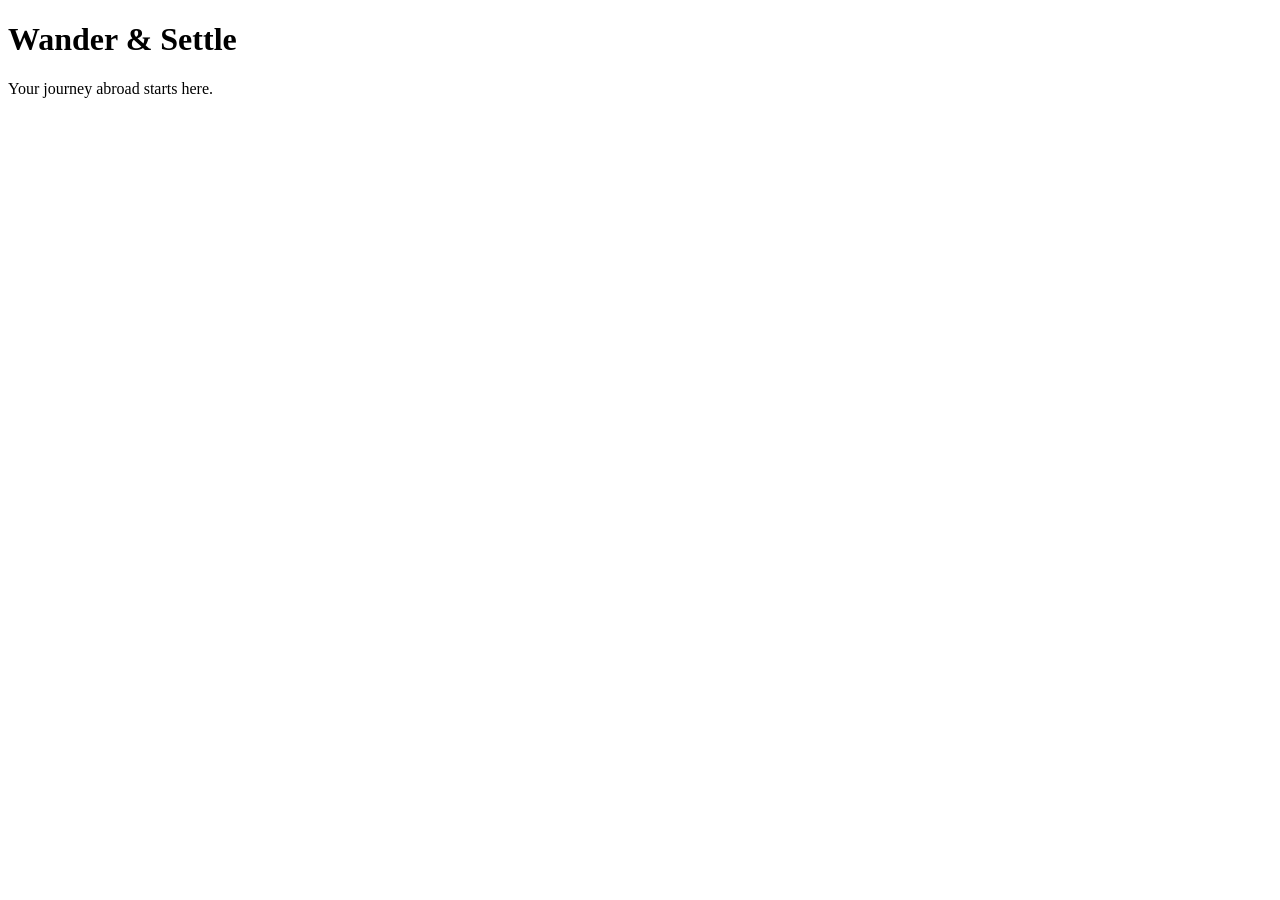
==== index.html @ 402d5fcf "Create index.html" ====
<!DOCTYPE html>
<html lang="en">
<head>
    <meta charset="UTF-8">
    <title>Wander & Settle</title>
</head>
<body>
    <h1>Wander & Settle</h1>
    <p>Your journey abroad starts here.</p>
</body>
</html>
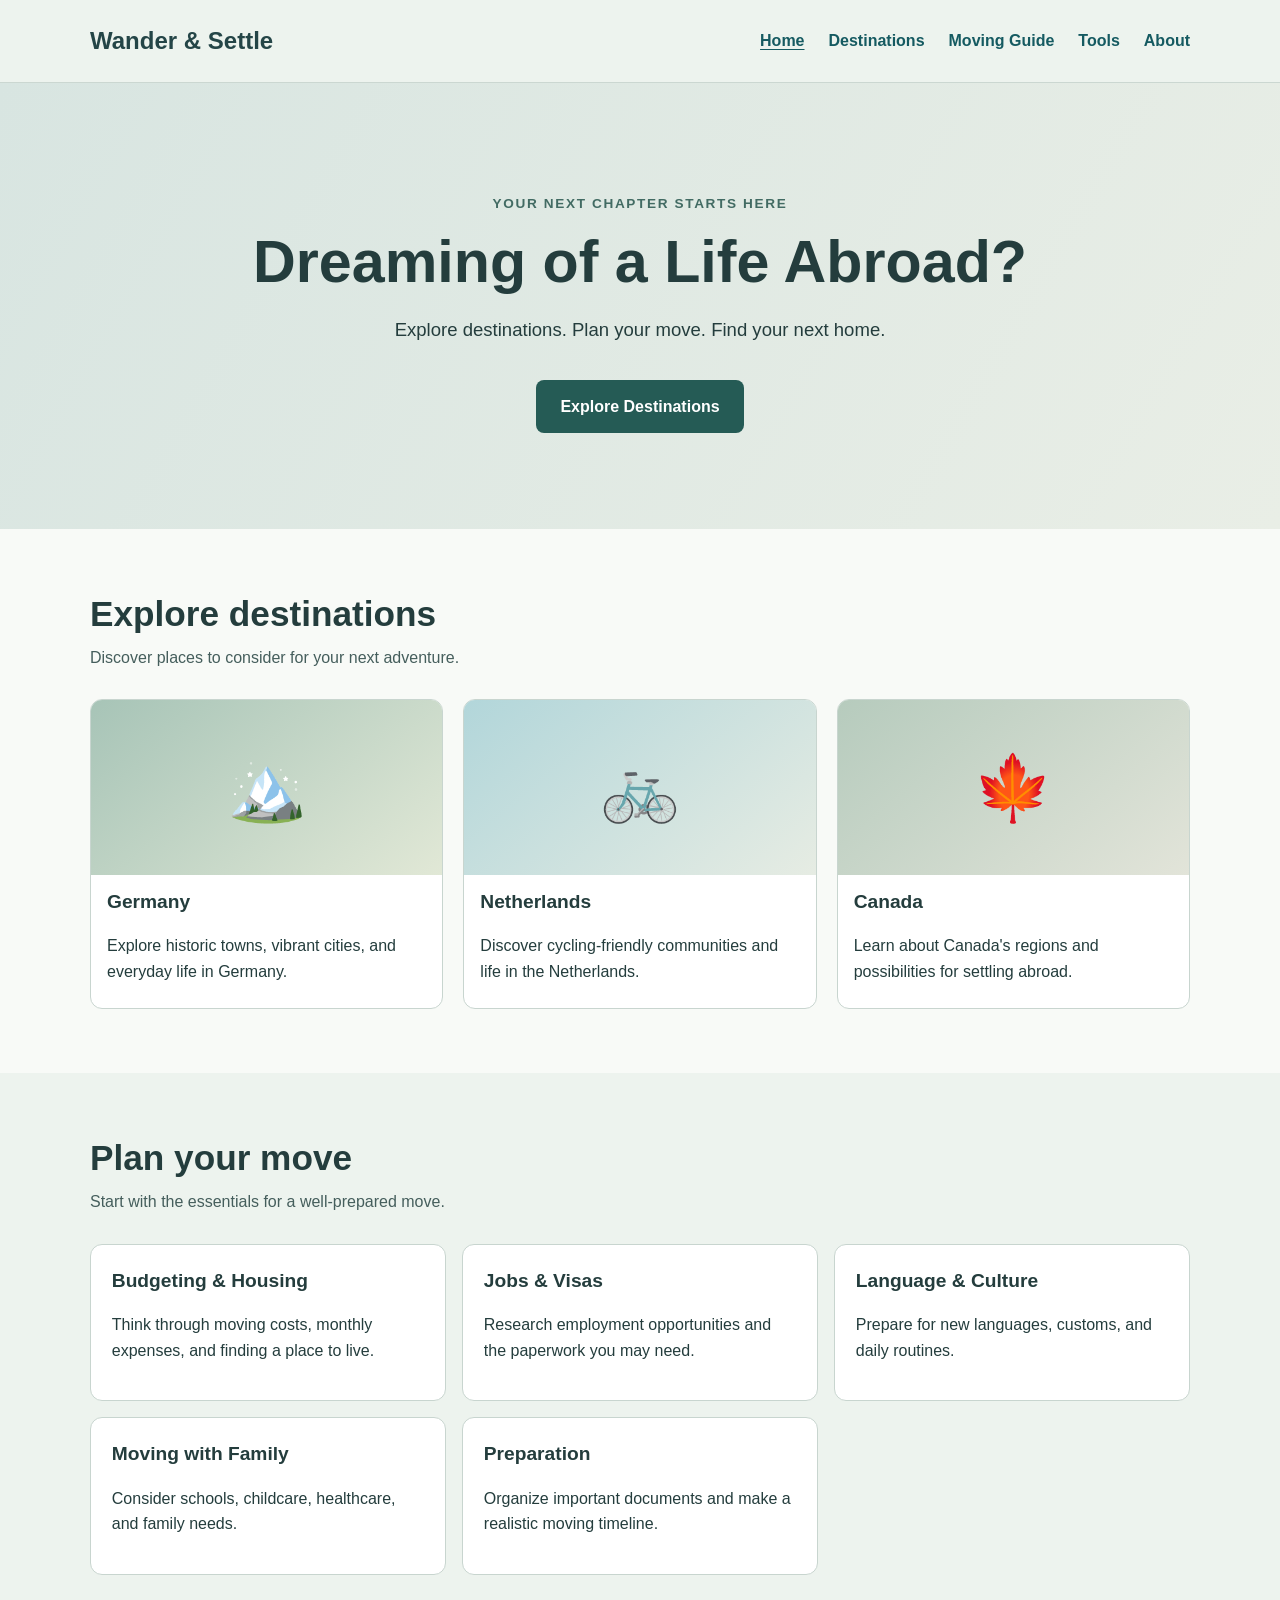
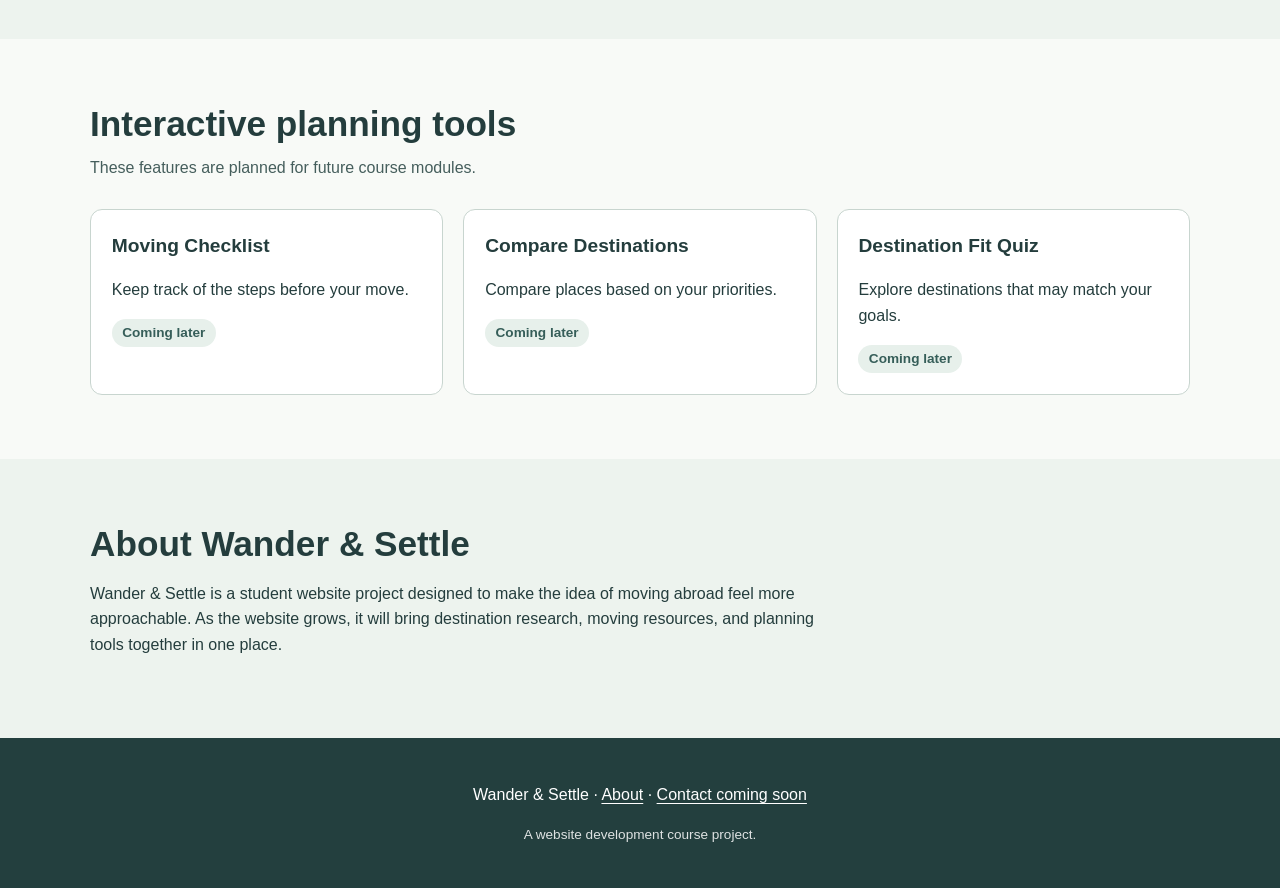
==== commit 469eeb1b: "Add files via upload" ====
--- a/index.html
+++ b/index.html
@@ -1,11 +1,64 @@
-<!DOCTYPE html>
+<!doctype html>
 <html lang="en">
 <head>
-    <meta charset="UTF-8">
-    <title>Wander & Settle</title>
+  <meta charset="utf-8">
+  <meta name="viewport" content="width=device-width, initial-scale=1">
+  <meta name="description" content="Wander & Settle helps you explore destinations and plan a move abroad.">
+  <title>Wander & Settle | Plan Your Life Abroad</title>
+  <link rel="stylesheet" href="style.css">
+  <script src="script.js" defer></script>
 </head>
 <body>
-    <h1>Wander & Settle</h1>
-    <p>Your journey abroad starts here.</p>
+  <a class="skip-link" href="#main">Skip to main content</a>
+  <header class="site-header">
+    <div class="container header-inner">
+      <a class="brand" href="index.html" aria-current="page">Wander &amp; Settle</a>
+      <button class="menu-toggle" type="button" aria-expanded="false" aria-controls="main-menu">Menu <span aria-hidden="true">☰</span></button>
+      <nav id="main-menu" class="site-nav" aria-label="Main menu">
+        <ul>
+          <li><a href="#home" aria-current="page">Home</a></li>
+          <li><a href="#destinations">Destinations</a></li>
+          <li><a href="#moving-guide">Moving Guide</a></li>
+          <li><a href="#tools">Tools</a></li>
+          <li><a href="#about">About</a></li>
+        </ul>
+      </nav>
+    </div>
+  </header>
+  <main id="main">
+    <section id="home" class="hero" aria-labelledby="hero-title">
+      <div class="container hero-content">
+        <p class="eyebrow">Your next chapter starts here</p>
+        <h1 id="hero-title">Dreaming of a Life Abroad?</h1>
+        <p>Explore destinations. Plan your move. Find your next home.</p>
+        <a class="button" href="#destinations">Explore Destinations</a>
+      </div>
+    </section>
+    <section id="destinations" class="section container" aria-labelledby="destinations-title">
+      <h2 id="destinations-title">Explore destinations</h2>
+      <p class="section-intro">Discover places to consider for your next adventure.</p>
+      <div class="destination-grid">
+        <article class="destination-card"><div class="destination-art germany" role="img" aria-label="Illustration of mountains and a village in Germany"><span aria-hidden="true">🏔️</span></div><h3>Germany</h3><p>Explore historic towns, vibrant cities, and everyday life in Germany.</p></article>
+        <article class="destination-card"><div class="destination-art netherlands" role="img" aria-label="Illustration representing canals and bicycles in the Netherlands"><span aria-hidden="true">🚲</span></div><h3>Netherlands</h3><p>Discover cycling-friendly communities and life in the Netherlands.</p></article>
+        <article class="destination-card"><div class="destination-art canada" role="img" aria-label="Illustration representing Canada's forests and mountains"><span aria-hidden="true">🍁</span></div><h3>Canada</h3><p>Learn about Canada's regions and possibilities for settling abroad.</p></article>
+      </div>
+    </section>
+    <section id="moving-guide" class="section section-soft" aria-labelledby="guide-title">
+      <div class="container"><h2 id="guide-title">Plan your move</h2><p class="section-intro">Start with the essentials for a well-prepared move.</p>
+        <div class="guide-grid">
+          <article class="guide-card"><h3>Budgeting &amp; Housing</h3><p>Think through moving costs, monthly expenses, and finding a place to live.</p></article>
+          <article class="guide-card"><h3>Jobs &amp; Visas</h3><p>Research employment opportunities and the paperwork you may need.</p></article>
+          <article class="guide-card"><h3>Language &amp; Culture</h3><p>Prepare for new languages, customs, and daily routines.</p></article>
+          <article class="guide-card"><h3>Moving with Family</h3><p>Consider schools, childcare, healthcare, and family needs.</p></article>
+          <article class="guide-card"><h3>Preparation</h3><p>Organize important documents and make a realistic moving timeline.</p></article>
+        </div>
+      </div>
+    </section>
+    <section id="tools" class="section container" aria-labelledby="tools-title"><h2 id="tools-title">Interactive planning tools</h2><p class="section-intro">These features are planned for future course modules.</p>
+      <div class="tools-grid"><article class="tool-card"><h3>Moving Checklist</h3><p>Keep track of the steps before your move.</p><span class="coming-soon">Coming later</span></article><article class="tool-card"><h3>Compare Destinations</h3><p>Compare places based on your priorities.</p><span class="coming-soon">Coming later</span></article><article class="tool-card"><h3>Destination Fit Quiz</h3><p>Explore destinations that may match your goals.</p><span class="coming-soon">Coming later</span></article></div>
+    </section>
+    <section id="about" class="section section-soft about" aria-labelledby="about-title"><div class="container"><h2 id="about-title">About Wander &amp; Settle</h2><p>Wander &amp; Settle is a student website project designed to make the idea of moving abroad feel more approachable. As the website grows, it will bring destination research, moving resources, and planning tools together in one place.</p></div></section>
+  </main>
+  <footer class="site-footer"><div class="container"><p>Wander &amp; Settle · <a href="#about">About</a> · <a href="mailto:hello@example.com" class="sample-contact" aria-label="Contact information coming soon">Contact coming soon</a></p><p class="footer-note">A website development course project.</p></div></footer>
 </body>
 </html>
--- a/style.css
+++ b/style.css
@@ -0,0 +1 @@
+:root{font-family:Arial,Helvetica,sans-serif;color:#243d3d;background:#f8faf7;font-size:100%;line-height:1.6}*{box-sizing:border-box}html{scroll-behavior:smooth}body{margin:0}a{color:#155a61;text-underline-offset:3px}a:hover{text-decoration-thickness:3px}a:focus-visible,button:focus-visible{outline:3px solid #ba6325;outline-offset:4px}.container{width:min(1100px,calc(100% - 2.5rem));margin-inline:auto}.skip-link{position:absolute;top:-100px;left:1rem;background:white;padding:.6rem 1rem;z-index:20}.skip-link:focus{top:1rem}.site-header{background:#edf3ee;border-bottom:1px solid #cbd7d1}.header-inner{display:flex;align-items:center;justify-content:space-between;gap:2rem;min-height:82px}.brand{font-size:1.5rem;font-weight:800;color:#244547;text-decoration:none}.site-nav ul{display:flex;gap:1.5rem;list-style:none;padding:0;margin:0}.site-nav a{text-decoration:none;font-weight:600}.site-nav a:hover,.site-nav a[aria-current=page]{text-decoration:underline}.menu-toggle{display:none;border:1px solid #78918b;border-radius:8px;padding:.55rem .8rem;background:white;font:inherit;font-weight:700;color:#244547;cursor:pointer}.hero{background:linear-gradient(120deg,#d8e5e1,#e9eee6);padding:6rem 0;text-align:center}.hero-content{max-width:800px}.eyebrow{letter-spacing:.12em;text-transform:uppercase;font-size:.85rem;font-weight:700;color:#426b63}h1{font-size:clamp(2.1rem,5vw,3.7rem);line-height:1.15;margin:.8rem 0}h2{font-size:clamp(1.6rem,3vw,2.2rem);line-height:1.2;margin:0 0 .6rem}h3{font-size:1.2rem;margin:.7rem 0 .3rem}.hero p:not(.eyebrow){font-size:1.16rem}.button{display:inline-block;background:#255b55;color:#fff;text-decoration:none;padding:.85rem 1.5rem;border-radius:8px;font-weight:700;margin-top:1.1rem}.button:hover{background:#173e3a}.section{padding:4rem 0}.section-intro{margin:0 0 1.8rem;color:#455e5c}.destination-grid,.tools-grid{display:grid;grid-template-columns:repeat(3,minmax(0,1fr));gap:1.25rem}.destination-card,.tool-card,.guide-card{border:1px solid #c8d5cf;border-radius:12px;background:white;overflow:hidden}.destination-card h3,.destination-card p{margin-left:1rem;margin-right:1rem}.destination-card p{margin-bottom:1.5rem}.destination-art{height:175px;display:grid;place-items:center;font-size:4rem}.germany{background:linear-gradient(140deg,#a7c4b7,#e1e8d6)}.netherlands{background:linear-gradient(140deg,#b2d6da,#e6ece3)}.canada{background:linear-gradient(140deg,#b6cbbd,#e2e4d9)}.section-soft{background:#edf3ee}.guide-grid{display:grid;grid-template-columns:repeat(3,minmax(0,1fr));gap:1rem}.guide-card,.tool-card{padding:1.3rem}.guide-card h3,.tool-card h3{margin-top:0}.coming-soon{display:inline-block;font-size:.85rem;font-weight:700;color:#365e59;background:#e7f0eb;padding:.2rem .65rem;border-radius:30px}.about p{max-width:750px}.site-footer{text-align:center;padding:1.8rem 0;background:#233f3e;color:white}.site-footer a{color:#fff}.footer-note{font-size:.85rem;opacity:.85}.sample-contact{cursor:default}@media(max-width:760px){.header-inner{flex-wrap:wrap;gap:.5rem;padding:1rem 0;min-height:0}.brand{font-size:1.2rem}.menu-toggle{display:block}.site-nav{display:none;width:100%}.site-nav.open{display:block}.site-nav ul{flex-direction:column;gap:0;padding:.5rem 0}.site-nav li a{display:block;padding:.65rem .3rem}.hero{padding:4rem 0}.destination-grid,.guide-grid,.tools-grid{grid-template-columns:1fr}.destination-card{display:grid;grid-template-columns:110px 1fr;column-gap:1rem;align-items:center;padding:.5rem}.destination-art{grid-row:span 2;height:105px;font-size:2.5rem;border-radius:8px}.destination-card h3,.destination-card p{margin-left:0}.destination-card h3{align-self:end}.destination-card p{align-self:start;margin-top:0;margin-bottom:0}.section{padding:3rem 0}}@media(prefers-reduced-motion:reduce){html{scroll-behavior:auto}}
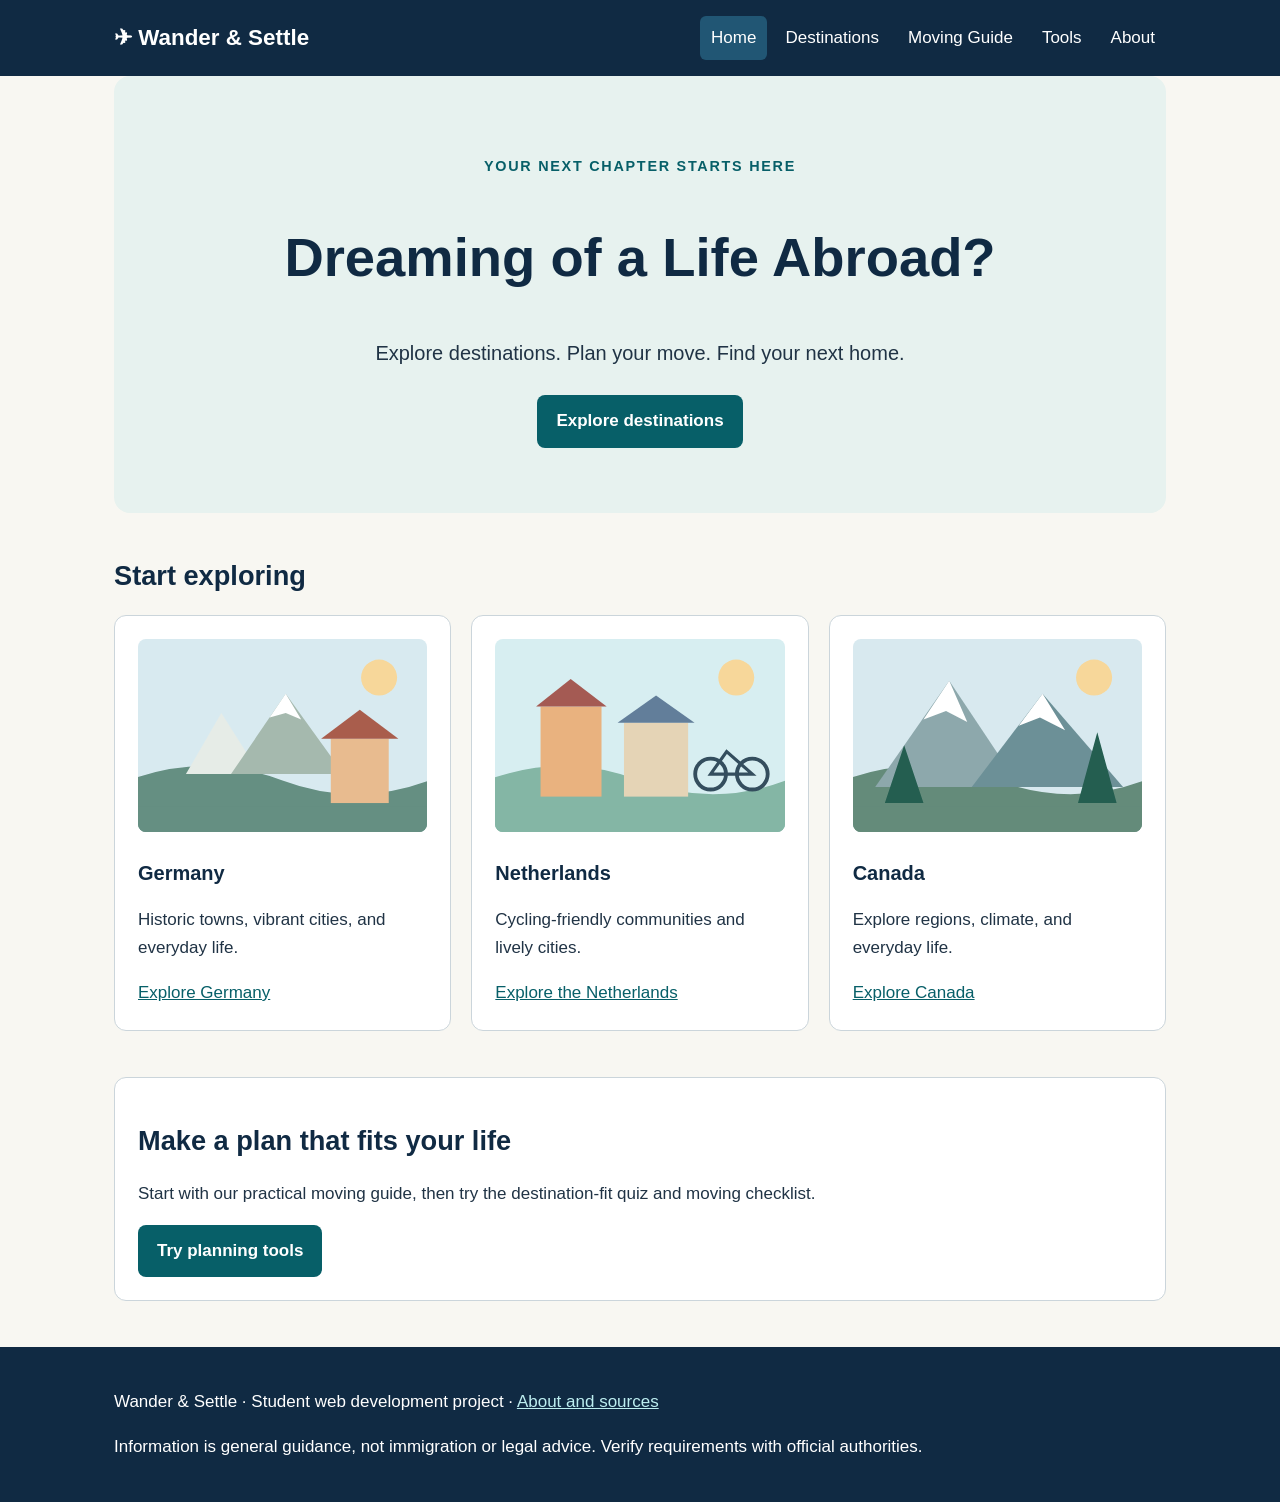
==== commit e9253937: "Add files via upload" ====
--- a/index.html
+++ b/index.html
@@ -1,64 +1 @@
-<!doctype html>
-<html lang="en">
-<head>
-  <meta charset="utf-8">
-  <meta name="viewport" content="width=device-width, initial-scale=1">
-  <meta name="description" content="Wander & Settle helps you explore destinations and plan a move abroad.">
-  <title>Wander & Settle | Plan Your Life Abroad</title>
-  <link rel="stylesheet" href="style.css">
-  <script src="script.js" defer></script>
-</head>
-<body>
-  <a class="skip-link" href="#main">Skip to main content</a>
-  <header class="site-header">
-    <div class="container header-inner">
-      <a class="brand" href="index.html" aria-current="page">Wander &amp; Settle</a>
-      <button class="menu-toggle" type="button" aria-expanded="false" aria-controls="main-menu">Menu <span aria-hidden="true">☰</span></button>
-      <nav id="main-menu" class="site-nav" aria-label="Main menu">
-        <ul>
-          <li><a href="#home" aria-current="page">Home</a></li>
-          <li><a href="#destinations">Destinations</a></li>
-          <li><a href="#moving-guide">Moving Guide</a></li>
-          <li><a href="#tools">Tools</a></li>
-          <li><a href="#about">About</a></li>
-        </ul>
-      </nav>
-    </div>
-  </header>
-  <main id="main">
-    <section id="home" class="hero" aria-labelledby="hero-title">
-      <div class="container hero-content">
-        <p class="eyebrow">Your next chapter starts here</p>
-        <h1 id="hero-title">Dreaming of a Life Abroad?</h1>
-        <p>Explore destinations. Plan your move. Find your next home.</p>
-        <a class="button" href="#destinations">Explore Destinations</a>
-      </div>
-    </section>
-    <section id="destinations" class="section container" aria-labelledby="destinations-title">
-      <h2 id="destinations-title">Explore destinations</h2>
-      <p class="section-intro">Discover places to consider for your next adventure.</p>
-      <div class="destination-grid">
-        <article class="destination-card"><div class="destination-art germany" role="img" aria-label="Illustration of mountains and a village in Germany"><span aria-hidden="true">🏔️</span></div><h3>Germany</h3><p>Explore historic towns, vibrant cities, and everyday life in Germany.</p></article>
-        <article class="destination-card"><div class="destination-art netherlands" role="img" aria-label="Illustration representing canals and bicycles in the Netherlands"><span aria-hidden="true">🚲</span></div><h3>Netherlands</h3><p>Discover cycling-friendly communities and life in the Netherlands.</p></article>
-        <article class="destination-card"><div class="destination-art canada" role="img" aria-label="Illustration representing Canada's forests and mountains"><span aria-hidden="true">🍁</span></div><h3>Canada</h3><p>Learn about Canada's regions and possibilities for settling abroad.</p></article>
-      </div>
-    </section>
-    <section id="moving-guide" class="section section-soft" aria-labelledby="guide-title">
-      <div class="container"><h2 id="guide-title">Plan your move</h2><p class="section-intro">Start with the essentials for a well-prepared move.</p>
-        <div class="guide-grid">
-          <article class="guide-card"><h3>Budgeting &amp; Housing</h3><p>Think through moving costs, monthly expenses, and finding a place to live.</p></article>
-          <article class="guide-card"><h3>Jobs &amp; Visas</h3><p>Research employment opportunities and the paperwork you may need.</p></article>
-          <article class="guide-card"><h3>Language &amp; Culture</h3><p>Prepare for new languages, customs, and daily routines.</p></article>
-          <article class="guide-card"><h3>Moving with Family</h3><p>Consider schools, childcare, healthcare, and family needs.</p></article>
-          <article class="guide-card"><h3>Preparation</h3><p>Organize important documents and make a realistic moving timeline.</p></article>
-        </div>
-      </div>
-    </section>
-    <section id="tools" class="section container" aria-labelledby="tools-title"><h2 id="tools-title">Interactive planning tools</h2><p class="section-intro">These features are planned for future course modules.</p>
-      <div class="tools-grid"><article class="tool-card"><h3>Moving Checklist</h3><p>Keep track of the steps before your move.</p><span class="coming-soon">Coming later</span></article><article class="tool-card"><h3>Compare Destinations</h3><p>Compare places based on your priorities.</p><span class="coming-soon">Coming later</span></article><article class="tool-card"><h3>Destination Fit Quiz</h3><p>Explore destinations that may match your goals.</p><span class="coming-soon">Coming later</span></article></div>
-    </section>
-    <section id="about" class="section section-soft about" aria-labelledby="about-title"><div class="container"><h2 id="about-title">About Wander &amp; Settle</h2><p>Wander &amp; Settle is a student website project designed to make the idea of moving abroad feel more approachable. As the website grows, it will bring destination research, moving resources, and planning tools together in one place.</p></div></section>
-  </main>
-  <footer class="site-footer"><div class="container"><p>Wander &amp; Settle · <a href="#about">About</a> · <a href="mailto:hello@example.com" class="sample-contact" aria-label="Contact information coming soon">Contact coming soon</a></p><p class="footer-note">A website development course project.</p></div></footer>
-</body>
-</html>
+<!doctype html><html lang="en"><head><meta charset="utf-8"><meta name="viewport" content="width=device-width,initial-scale=1"><meta name="description" content="Explore international relocation destinations and practical planning resources."><title>Plan Your Life Abroad | Wander &amp; Settle</title><link rel="stylesheet" href="styles.css"><script defer src="script.js"></script></head><body><a class="skip" href="#main">Skip to main content</a><header class="header"><div class="wrap header-row"><a class="brand" href="index.html">✈ Wander &amp; Settle</a><nav aria-label="Main navigation"><a href="index.html" aria-current="page" >Home</a><a href="destinations.html" >Destinations</a><a href="moving-guide.html" >Moving Guide</a><a href="tools.html" >Tools</a><a href="about.html" >About</a></nav></div></header><main id="main" class="wrap"><section class="hero"><p class="eyebrow">Your next chapter starts here</p><h1>Dreaming of a Life Abroad?</h1><p class="lead">Explore destinations. Plan your move. Find your next home.</p><a class="button" href="destinations.html">Explore destinations</a></section><section><h2>Start exploring</h2><div class="cards"><article class="card"><img src="images/germany.svg" alt="Illustrated mountains and a German-style town"><h3>Germany</h3><p>Historic towns, vibrant cities, and everyday life.</p><a href="destinations.html#germany">Explore Germany</a></article><article class="card"><img src="images/netherlands.svg" alt="Illustrated Dutch canal houses and bicycle"><h3>Netherlands</h3><p>Cycling-friendly communities and lively cities.</p><a href="destinations.html#netherlands">Explore the Netherlands</a></article><article class="card"><img src="images/canada.svg" alt="Illustrated Canadian mountains and evergreen trees"><h3>Canada</h3><p>Explore regions, climate, and everyday life.</p><a href="destinations.html#canada">Explore Canada</a></article></div></section><section class="panel"><h2>Make a plan that fits your life</h2><p>Start with our practical moving guide, then try the destination-fit quiz and moving checklist.</p><a class="button" href="tools.html">Try planning tools</a></section></main><footer><div class="wrap"><p>Wander &amp; Settle · Student web development project · <a href="about.html">About and sources</a></p><p>Information is general guidance, not immigration or legal advice. Verify requirements with official authorities.</p></div></footer></body></html>
--- a/styles.css
+++ b/styles.css
@@ -0,0 +1 @@
+:root{--navy:#102a43;--teal:#087e83;--cream:#f8f7f2;--ink:#203345;--line:#cbd5db}*{box-sizing:border-box}html{scroll-behavior:smooth}body{margin:0;font-family:Arial,Helvetica,sans-serif;font-size:17px;line-height:1.65;color:var(--ink);background:var(--cream)}.wrap{max-width:1100px;margin:auto;padding:0 24px}.header{background:var(--navy);color:white}.header-row{display:flex;justify-content:space-between;align-items:center;gap:18px;flex-wrap:wrap;padding-top:16px;padding-bottom:16px}.brand{font-weight:800;font-size:1.4rem;color:white;text-decoration:none}nav{display:flex;gap:7px;flex-wrap:wrap}nav a{color:white;text-decoration:none;padding:8px 11px;border-radius:6px}nav a:hover,nav a[aria-current=page]{background:#215674}a{color:#075f68}a:focus-visible,button:focus-visible,select:focus-visible,input:focus-visible{outline:3px solid #e2a92e;outline-offset:3px}.skip{position:absolute;left:-9999px;top:8px;background:white;padding:10px;z-index:9}.skip:focus{left:8px}main{min-height:70vh;padding-top:35px;padding-bottom:55px}h1,h2,h3{color:var(--navy);line-height:1.25}h1{font-size:clamp(2.1rem,5vw,3.4rem)}h2{font-size:1.7rem}h3{font-size:1.25rem}section{margin-bottom:46px}.hero{padding:65px 25px;text-align:center;background:#e7f2ef;border-radius:16px}.eyebrow{text-transform:uppercase;letter-spacing:.12em;font-size:.9rem;font-weight:bold;color:#075f68}.lead{font-size:1.25rem;max-width:750px}.hero .lead{margin:0 auto 25px}.button,button{display:inline-block;border:0;border-radius:8px;background:#075f68;color:white;padding:12px 19px;font:inherit;font-weight:bold;text-decoration:none;cursor:pointer}.button:hover,button:hover{background:#06464d}.cards{display:grid;grid-template-columns:repeat(3,minmax(0,1fr));gap:20px}.card,.panel{background:white;border:1px solid var(--line);border-radius:12px;padding:23px}.card img{width:100%;height:auto;aspect-ratio:3/2;object-fit:cover;border-radius:8px}.destination{display:grid;grid-template-columns:280px 1fr;gap:25px;align-items:center;border-bottom:1px solid var(--line);padding-bottom:24px}.destination img{width:100%;border-radius:10px}.table-scroll{overflow-x:auto}table{width:100%;border-collapse:collapse;background:white}th,td{border:1px solid #b7c8d0;padding:13px;text-align:left}thead{background:#dcecea}caption{text-align:left;font-weight:bold;padding:10px 0}.note{font-size:.95rem}.steps li{margin-bottom:10px}.form-grid{display:grid;grid-template-columns:1fr 1fr;gap:18px;margin:15px 0}label{display:block;font-weight:600;margin-bottom:6px}select{width:100%;padding:12px;border:2px solid #748a95;border-radius:6px;background:white;font:inherit}.error{color:#a02020;font-weight:bold}.result{padding:15px;border-left:5px solid var(--teal);background:#e7f2ef;margin-top:15px}.checklist label{display:flex;align-items:center;gap:12px;padding:10px 0;font-weight:400}.checklist input{width:20px;height:20px;accent-color:#075f68}.secondary{background:#344e5e}footer{background:var(--navy);color:white;padding:24px 0}footer a{color:#bdeef0}@media(max-width:720px){.cards,.form-grid,.destination{grid-template-columns:1fr}.destination img{max-width:350px}.header-row{align-items:flex-start}.hero{padding:35px 18px}nav a{padding:7px}body{font-size:16px}}
